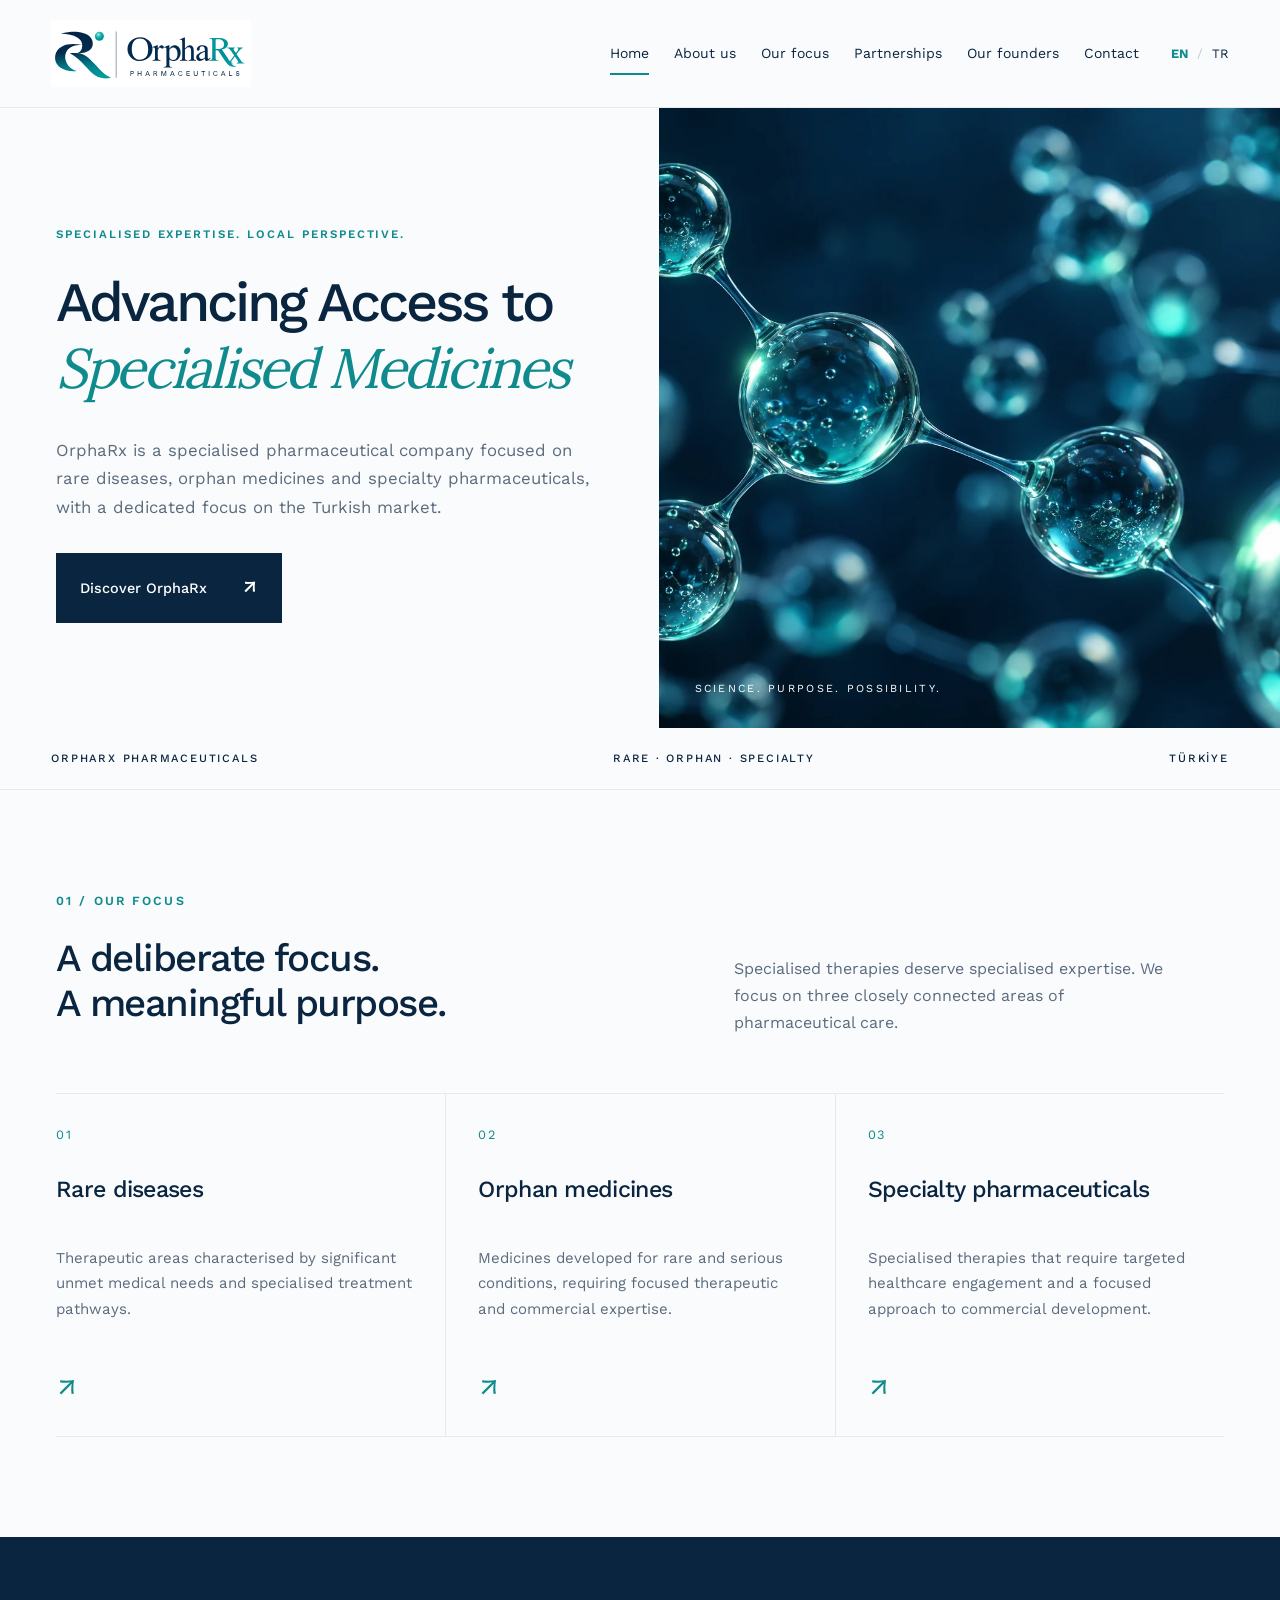
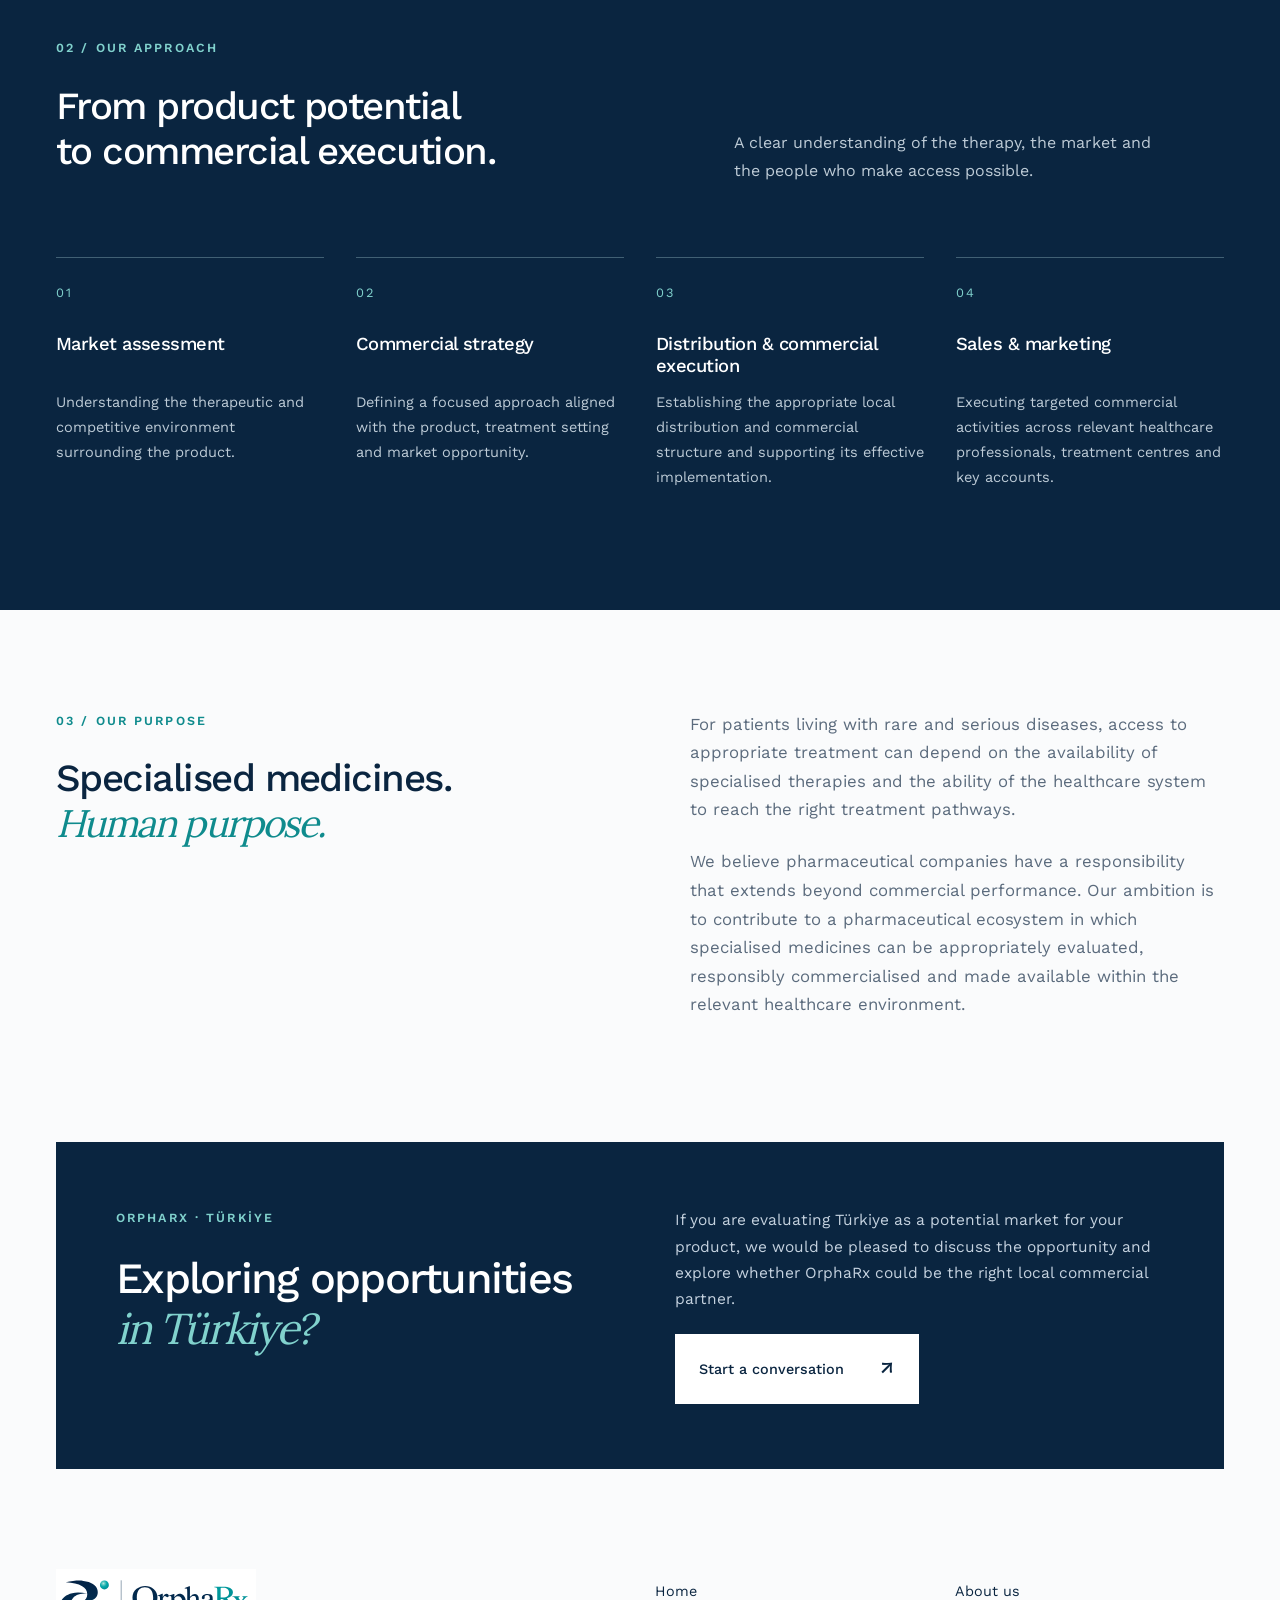
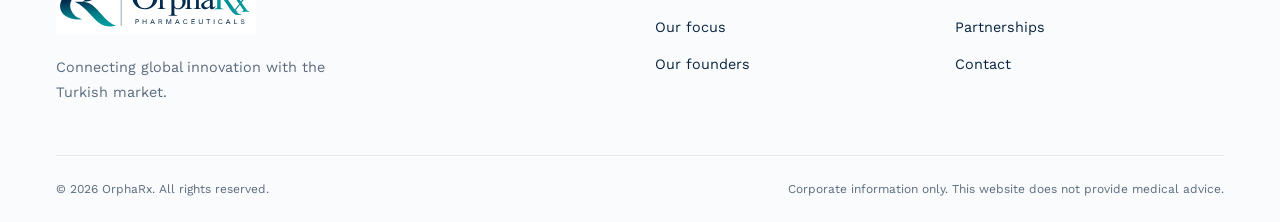
==== index.html @ 16bfa365 "Build bilingual OrphaRx corporate website" ====
<!doctype html><html lang="en"><head><meta charset="utf-8"><meta name="viewport" content="width=device-width, initial-scale=1"><title>OrphaRx | Specialised medicines in Türkiye</title><meta name="description" content="OrphaRx is a specialised pharmaceutical company focused on rare diseases, orphan medicines and specialty pharmaceuticals, with a dedicated focus on the Turkish market."><meta name="theme-color" content="#0A2540"><link rel="stylesheet" href="styles.css?v=phone-flags-3"><link rel="alternate" hreflang="tr" href="tr/index.html"><script src="assets/libphonenumber-max.js" defer></script><script src="phone.js?v=phone-flags-3" defer></script><script src="app.js?v=phone-flags-3" defer></script></head><body><a class="skip" href="#main">Skip to content</a><header class="site-header"><a class="brand" href="index.html" aria-label="OrphaRx — Home"><img src="assets/logo.svg" width="2048" height="682" alt="OrphaRx Pharmaceuticals"></a><button class="menu-toggle" aria-expanded="false" aria-controls="main-nav">Menu <span aria-hidden="true">☰</span></button><nav id="main-nav" aria-label="Main navigation"><a href="index.html" aria-current="page">Home</a><a href="about.html">About us</a><a href="focus.html">Our focus</a><a href="partnerships.html">Partnerships</a><a href="founders.html">Our founders</a><a href="contact.html">Contact</a></nav><div class="languages" aria-label="Language"><a href="index.html" lang="en" aria-current="true">EN</a><span>/</span><a href="tr/index.html" lang="tr">TR</a></div></header><main id="main"><section class="hero"><div class="hero-copy"><span class="eyebrow">SPECIALISED EXPERTISE. LOCAL PERSPECTIVE.</span><h1>Advancing Access to<br><em>Specialised Medicines</em></h1><p>OrphaRx is a specialised pharmaceutical company focused on rare diseases, orphan medicines and specialty pharmaceuticals, with a dedicated focus on the Turkish market.</p><a class="button" href="about.html">Discover OrphaRx<span aria-hidden="true">↗</span></a></div><div class="hero-art"><img src="assets/science.webp" alt="" fetchpriority="high" width="1536" height="1024"><div class="image-caption">SCIENCE. PURPOSE. POSSIBILITY.</div></div></section>
<div class="discipline-strip"><span>ORPHARX PHARMACEUTICALS</span><span>RARE · ORPHAN · SPECIALTY</span><span>TÜRKİYE</span></div>
<section class="wrap section"><div class="section-heading"><span class="eyebrow">01 / Our focus</span><h2>A deliberate focus.<br>A meaningful purpose.</h2><p>Specialised therapies deserve specialised expertise. We focus on three closely connected areas of pharmaceutical care.</p></div><div class="focus-grid"><a class="focus-card" href="focus.html#area-0"><span class="index">01</span><h3>Rare diseases</h3><p>Therapeutic areas characterised by significant unmet medical needs and specialised treatment pathways.</p><span class="card-arrow" aria-hidden="true">↗</span></a><a class="focus-card" href="focus.html#area-1"><span class="index">02</span><h3>Orphan medicines</h3><p>Medicines developed for rare and serious conditions, requiring focused therapeutic and commercial expertise.</p><span class="card-arrow" aria-hidden="true">↗</span></a><a class="focus-card" href="focus.html#area-2"><span class="index">03</span><h3>Specialty pharmaceuticals</h3><p>Specialised therapies that require targeted healthcare engagement and a focused approach to commercial development.</p><span class="card-arrow" aria-hidden="true">↗</span></a></div></section>
<section class="approach"><div class="wrap section"><div class="section-heading"><span class="eyebrow">02 / Our approach</span><h2>From product potential<br>to commercial execution.</h2><p>A clear understanding of the therapy, the market and the people who make access possible.</p></div><div class="steps"><article><span class="index">01</span><h3>Market assessment</h3><p>Understanding the therapeutic and competitive environment surrounding the product.</p></article><article><span class="index">02</span><h3>Commercial strategy</h3><p>Defining a focused approach aligned with the product, treatment setting and market opportunity.</p></article><article><span class="index">03</span><h3>Distribution & commercial execution</h3><p>Establishing the appropriate local distribution and commercial structure and supporting its effective implementation.</p></article><article><span class="index">04</span><h3>Sales & marketing</h3><p>Executing targeted commercial activities across relevant healthcare professionals, treatment centres and key accounts.</p></article></div></div></section>
<section class="wrap section purpose"><div><span class="eyebrow">03 / Our purpose</span><h2>Specialised medicines.<br><em>Human purpose.</em></h2></div><div><p>For patients living with rare and serious diseases, access to appropriate treatment can depend on the availability of specialised therapies and the ability of the healthcare system to reach the right treatment pathways.</p><p>We believe pharmaceutical companies have a responsibility that extends beyond commercial performance. Our ambition is to contribute to a pharmaceutical ecosystem in which specialised medicines can be appropriately evaluated, responsibly commercialised and made available within the relevant healthcare environment.</p></div></section><section class="cta wrap"><div><span class="eyebrow">ORPHARX · TÜRKİYE</span><h2>Exploring opportunities<br><em>in Türkiye?</em></h2></div><div><p>If you are evaluating Türkiye as a potential market for your product, we would be pleased to discuss the opportunity and explore whether OrphaRx could be the right local commercial partner.</p><a class="button light" href="contact.html">Start a conversation<span aria-hidden="true">↗</span></a></div></section></main><footer class="site-footer wrap"><div><a class="brand" href="index.html"><img src="assets/logo.svg" width="2048" height="682" alt="OrphaRx Pharmaceuticals"></a><p>Connecting global innovation with the Turkish market.</p></div><div class="footer-links"><a href="index.html" aria-current="page">Home</a><a href="about.html">About us</a><a href="focus.html">Our focus</a><a href="partnerships.html">Partnerships</a><a href="founders.html">Our founders</a><a href="contact.html">Contact</a></div><div class="footer-bottom"><span>© 2026 OrphaRx. All rights reserved.</span><span>Corporate information only. This website does not provide medical advice.</span></div></footer><script type="application/json" id="site-config">{"sent": "Your enquiry has been accepted for delivery. Thank you for contacting OrphaRx.", "error": "Your message could not be sent. Your entries are preserved. Please use the email option below.", "sending": "Sending…", "submit": "Submit enquiry", "draftStatus": "An email draft was requested in your email application. Your message has not been sent automatically.", "formStatus": "Automatic delivery is not active in this preview. You can prepare an email using the button below.", "deliveryEnabled": false}</script></body></html>
---- styles.css ----
@font-face{font-family:Work Sans;src:url('assets/fonts/WorkSans.ttf') format('truetype');font-weight:100 900;font-display:swap}@font-face{font-family:Lora;src:url('assets/fonts/Lora.ttf') format('truetype');font-weight:400 700;font-display:swap}
:root{--navy:#0a2540;--teal:#0f8b8d;--slate:#5b6b7d;--paper:#fafbfc;--line:#e6e9ef;--mint:#6bc480}*{box-sizing:border-box}html{scroll-behavior:smooth;scroll-padding-top:110px}body{margin:0;background:var(--paper);color:var(--navy);font-family:'Work Sans',Arial,sans-serif;font-size:16px;line-height:1.7}a{color:inherit;text-decoration:none}button,input,textarea,select{font:inherit}button,a,input,select,textarea{-webkit-tap-highlight-color:transparent}button{cursor:pointer}a:focus-visible,button:focus-visible,summary:focus-visible{outline:3px solid var(--teal);outline-offset:5px}p{color:var(--slate);margin:0 0 1.4em}h1,h2,h3{line-height:1.17;font-weight:500;margin:0 0 .6em}h1{font-size:clamp(2.75rem,4.6vw,4.8rem);letter-spacing:-.055em}h2{font-size:clamp(2rem,3vw,3.2rem);letter-spacing:-.04em}h3{font-size:1.45rem;letter-spacing:-.03em}em{font-family:Lora,Georgia,serif;font-weight:400;color:var(--teal);letter-spacing:-.05em}img{max-width:100%;height:auto;display:block}.wrap{width:min(1280px,calc(100% - 112px));margin-inline:auto}.section{padding-block:100px}.eyebrow{text-transform:uppercase;display:block;font-size:.78rem;letter-spacing:.17em;font-weight:600;margin-bottom:25px;color:var(--teal)}.site-header{height:108px;padding:0 4%;display:flex;align-items:center;gap:32px;background:rgba(250,251,252,.97);position:relative;z-index:20;border-bottom:1px solid var(--line)}.brand{display:block;width:200px;flex-shrink:0}.site-header nav{margin-left:auto;display:flex;gap:25px;align-items:center}.site-header nav a{font-size:.875rem;white-space:nowrap;padding:12px 0;position:relative}.site-header nav a[aria-current=page]:after{content:'';height:2px;position:absolute;bottom:2px;left:0;right:0;background:var(--teal)}.site-header nav a:hover,.footer-links a:hover{color:var(--teal)}.languages{display:flex;gap:9px;font-size:.8rem;align-items:center}.languages span{color:#bcc5ce}.languages a{padding:8px 0}.languages a[aria-current=true]{color:var(--teal);font-weight:700}.menu-toggle{display:none}.hero{display:grid;grid-template-columns:1.06fr 1fr;min-height:620px}.hero-copy{padding:90px 35px 78px max(56px,calc((100vw - 1280px)/2));align-self:center}.hero-copy .eyebrow{font-size:.72rem}.hero-copy h1{font-size:clamp(2.9rem,4.35vw,4.6rem)}.hero-copy p{max-width:550px;font-size:1.05rem;margin-top:28px;margin-bottom:32px}.hero-art{background:var(--navy);position:relative;overflow:hidden;min-height:560px}.hero-art img{height:100%;width:100%;object-fit:cover;position:absolute;inset:0}.image-caption{position:absolute;bottom:30px;left:36px;color:#fff;font-size:.68rem;letter-spacing:.21em}.button{display:inline-flex;align-items:center;justify-content:space-between;gap:35px;background:var(--navy);color:#fff;border:1px solid var(--navy);padding:16px 23px;font-weight:500;font-size:.9rem;transition:background .2s,transform .2s}.button:hover{background:var(--teal);border-color:var(--teal);transform:translateY(-2px)}.button span{font-size:1.3rem}.button.light{background:#fff;color:var(--navy);border-color:#fff}.button.light:hover{background:#d9f1ed}.discipline-strip{display:flex;justify-content:space-between;gap:20px;padding:21px 4%;border-bottom:1px solid var(--line);font-size:.7rem;font-weight:500;letter-spacing:.16em}.section-heading{display:grid;grid-template-columns:1.2fr 1fr;column-gap:90px;margin-bottom:44px}.section-heading .eyebrow{grid-column:1/-1}.section-heading p{align-self:end;max-width:430px;margin-bottom:.8em}.focus-grid{display:grid;grid-template-columns:repeat(3,1fr);border-top:1px solid var(--line);border-bottom:1px solid var(--line)}.focus-card{padding:30px 32px 25px 0;position:relative;transition:background .2s}.focus-card+.focus-card{padding-left:32px;border-left:1px solid var(--line)}.focus-card:hover{background:#f0f6f7}.index{font-size:.8rem;letter-spacing:.12em;color:var(--teal);display:block;margin-bottom:30px}.focus-card h3{min-height:56px}.focus-card p{font-size:.94rem;margin-bottom:40px}.card-arrow{display:block;font-size:1.8rem;color:var(--teal)}.approach{background:var(--navy);color:#fff}.approach .eyebrow,.approach .index{color:#81d2cd}.approach p{color:#bdcbd6}.steps{display:grid;grid-template-columns:repeat(4,1fr);gap:32px;margin-top:60px}.steps article{border-top:1px solid #416074;padding-top:24px}.steps h3{font-size:1.15rem;min-height:46px}.steps p{font-size:.91rem}.purpose,.split{display:grid;grid-template-columns:1fr 1fr;gap:100px}.purpose p{font-size:1.05rem}.cta{background:var(--navy);color:white;padding:65px 60px;display:grid;grid-template-columns:1fr 1fr;gap:70px;margin-bottom:60px}.cta .eyebrow{color:#81d2cd}.cta em{color:#81d2cd}.cta p{color:#c5d2df;font-size:.97rem}.cta h2{font-size:2.7rem}.site-footer{padding-top:40px;display:grid;grid-template-columns:1fr 1fr;gap:30px}.site-footer p{max-width:300px;font-size:.9rem;margin-top:20px}.footer-links{display:grid;grid-template-columns:1fr 1fr;align-content:start;gap:12px 30px;font-size:.9rem;padding-top:10px}.footer-bottom{grid-column:1/-1;display:flex;justify-content:space-between;gap:25px;border-top:1px solid var(--line);padding:23px 0;font-size:.75rem;color:var(--slate)}.page-head{padding-block:90px 70px;border-bottom:1px solid var(--line)}.page-head h1{max-width:1000px}.lead{max-width:760px;font-size:1.12rem;margin:28px 0 0}.soft{background:#edf2f5}.expertise{display:grid;grid-template-columns:1fr 1fr;column-gap:70px;margin-top:45px}.expertise>div{padding:19px 0;border-bottom:1px solid #ced9df}.expertise span{color:var(--teal);font-size:.8rem;margin-right:25px}.focus-detail{display:grid;grid-template-columns:150px 1fr;border-bottom:1px solid var(--line);padding:45px 0;scroll-margin-top:50px}.focus-detail:first-child{padding-top:0}.focus-detail p{max-width:820px;font-size:1.05rem}.focus-detail .index{font-family:Lora,Georgia,serif;font-size:2.5rem}.rows{padding-bottom:90px}.detail-row{display:grid;grid-template-columns:70px 1fr 1.25fr;gap:25px;border-top:1px solid var(--line);padding:25px 0 10px}.detail-row h3{font-size:1.3rem}.op-grid{display:grid;grid-template-columns:1fr 1fr;gap:50px 80px;margin-top:55px}.op-grid article{border-top:1px solid #c9d5dc;padding-top:25px}.look-list{padding-left:20px;margin-top:0}.look-list li{padding-bottom:14px}.founder{display:grid;grid-template-columns:1fr 1.4fr;gap:90px;border-top:1px solid var(--line);padding:50px 0}.founder h2{font-size:2.3rem}.founder .index{margin-bottom:20px}.bio-lead{font-size:1.15rem;color:var(--navy)}details summary{cursor:pointer;display:flex;justify-content:space-between;align-items:center;list-style:none;color:var(--teal);font-size:.9rem;padding:12px 0;border-bottom:1px solid var(--line);margin-bottom:22px}summary::-webkit-details-marker{display:none}summary span{font-size:1.6rem}details[open] summary span{transform:rotate(45deg)}.contact-layout{display:grid;grid-template-columns:.85fr 1.15fr;gap:90px}.contact-copy h1{font-size:clamp(2.8rem,4.5vw,4.5rem)}.contact-copy p{font-size:.98rem}.email-link{color:var(--teal);font-size:1.05rem;display:inline-block;margin-top:20px;overflow-wrap:anywhere}.form-grid{display:grid;grid-template-columns:1fr 1fr;gap:23px}.field label{font-size:.88rem;display:block;margin-bottom:8px}.field label span{color:var(--slate);font-size:.75rem}.field input,.field textarea,.field select{width:100%;min-width:0;background:#fff;border:1px solid #c5cfd8;border-radius:0;padding:11px 12px;color:var(--navy);outline-offset:3px}.field input:focus,.field textarea:focus,.field select:focus{outline:2px solid var(--teal);border-color:var(--teal)}.field textarea{resize:vertical}.field.full{grid-column:1/-1}.form-note{font-size:.8rem;margin:18px 0}.trap{position:absolute;left:-9999px}.text-button{background:transparent;border:0;border-bottom:1px solid var(--teal);padding:4px 0;color:var(--teal);font-size:.86rem;text-align:left}#form-status{font-size:.84rem;margin:20px 0 8px}.skip{position:fixed;top:-100px;left:20px;padding:12px;background:#fff;z-index:100}.skip:focus{top:10px}
@media(min-width:1600px){.hero{max-width:1600px;margin:auto}.hero-copy{padding-left:100px}}@media(max-width:1150px){.site-header{gap:20px}.brand{width:175px}.site-header nav{gap:16px}.site-header nav a{font-size:.8rem}.wrap{width:calc(100% - 72px)}.hero-copy{padding-left:36px}.section{padding-block:75px}.contact-layout{gap:45px}.cta{gap:40px;padding:50px 40px}.cta h2{font-size:2.3rem}.purpose,.split{gap:55px}}@media(max-width:950px){.site-header{height:88px;flex-wrap:wrap;gap:20px}.menu-toggle{display:block;margin-left:auto;background:none;border:0;color:var(--navy);font-size:.9rem}.menu-toggle span{margin-left:8px}.site-header nav{display:none;position:absolute;left:0;right:0;top:88px;background:var(--paper);padding:20px 6%;box-shadow:0 10px 20px #0a254012}.site-header nav.open{display:flex;flex-direction:column;align-items:stretch;gap:3px}.site-header nav a{font-size:1rem}.hero{min-height:0;grid-template-columns:1.1fr 1fr}.hero-copy{padding-block:65px}.hero-copy h1{font-size:3rem}.hero-art{min-height:500px}.section-heading{gap:35px}.steps{grid-template-columns:1fr 1fr}.contact-layout{grid-template-columns:1fr}.contact-copy{max-width:700px}.contact-copy h1{font-size:3.8rem}.founder{gap:40px}}@media(max-width:650px){body{font-size:16px}.wrap{width:calc(100% - 40px)}.site-header{padding-inline:20px;gap:18px}.brand{width:155px}.languages{gap:6px}.menu-toggle{font-size:0}.menu-toggle span{font-size:1.35rem}.hero{display:flex;flex-direction:column}.hero-copy{padding:48px 20px 45px}.hero-copy h1{font-size:clamp(2.7rem,10.5vw,3.4rem)}.hero-copy p{font-size:1rem}.hero-copy .eyebrow{font-size:.64rem;letter-spacing:.1em}.hero-art{min-height:300px;height:300px}.hero-art img{object-position:center 45%}.image-caption{left:22px;bottom:20px}.discipline-strip{padding:18px 20px;font-size:.6rem;letter-spacing:.09em}.discipline-strip span:first-child{display:none}.section{padding-block:60px}.section-heading,.purpose,.split,.cta,.founder{grid-template-columns:1fr;gap:22px}.section-heading .eyebrow{margin-bottom:0}.section-heading h2{margin-bottom:0}.section-heading p{margin:0}.focus-grid{grid-template-columns:1fr}.focus-card,.focus-card+.focus-card{padding:25px 0;border-left:0;border-bottom:1px solid var(--line)}.focus-card:last-child{border-bottom:0}.focus-card .index{margin-bottom:14px}.focus-card h3{min-height:0}.focus-card p{margin:0 35px 15px 0}.card-arrow{position:absolute;right:0;bottom:18px}.steps{grid-template-columns:1fr;gap:15px;margin-top:35px}.steps .index{margin-bottom:15px}.steps h3{min-height:0}.cta{padding:36px 25px;margin-bottom:30px}.cta h2{font-size:2.1rem}.cta p{font-size:.95rem}.site-footer{grid-template-columns:1fr;padding-top:25px}.footer-links{gap:12px}.footer-bottom{flex-direction:column;gap:10px}.page-head{padding-block:55px 40px}.page-head h1{font-size:2.65rem}.lead{font-size:1.03rem}.expertise{grid-template-columns:1fr;margin-top:30px}.focus-detail{grid-template-columns:1fr;gap:5px;padding-block:32px}.focus-detail .index{font-size:1.8rem;margin-bottom:10px}.detail-row{grid-template-columns:35px 1fr;gap:8px}.detail-row p{grid-column:2}.detail-row .index{margin-bottom:0}.detail-row h3{font-size:1.15rem}.op-grid{grid-template-columns:1fr;gap:25px}.rows{padding-bottom:45px}.founder{padding-block:35px}.founder h2{font-size:2rem}.founder-name .eyebrow{margin-bottom:0}.contact-copy h1{font-size:3rem}.form-grid{grid-template-columns:1fr;gap:18px}.form-note{font-size:.85rem}.button{min-height:52px}}@media(prefers-reduced-motion:reduce){html{scroll-behavior:auto}*{transition:none!important}}

.phone-country-label{margin-top:4px}.field #phone-country{margin-bottom:10px}.field #phone-hint,.field #phone-error{display:block;font-size:.8rem;line-height:1.5;margin-top:7px}.field #phone-hint{color:var(--slate)}.field #phone-error{color:#a32121}.field input[aria-invalid="true"]{border-color:#a32121}

.phone-control{position:relative;display:flex;align-items:stretch;background:#fff;border:1px solid #c5cfd8}.field .phone-control input{flex:1;width:0;border:0;background:transparent}.phone-control:focus-within{outline:2px solid var(--teal);outline-offset:3px}.field .phone-control input:focus{outline:0}.country-picker{position:static;flex:none;border-right:1px solid var(--line)}.country-picker summary{margin:0;padding:11px 10px;gap:7px;height:100%;border:0;color:var(--navy);font-size:.9rem}.country-picker summary span{font-size:.9rem}.country-picker[open] summary span{transform:none}.country-picker img{width:24px;height:18px;object-fit:cover;flex-shrink:0}.country-options{position:absolute;z-index:30;top:calc(100% + 5px);left:0;right:0;max-height:260px;overflow-y:auto;background:#fff;border:1px solid #c5cfd8;box-shadow:0 10px 25px #0a254022}.country-options button{display:flex;align-items:center;gap:10px;width:100%;text-align:left;border:0;background:#fff;padding:12px;color:var(--navy);font-size:.875rem}.country-options button:hover,.country-options button:focus-visible,.country-options button[aria-pressed=true]{background:#edf5f5}.country-options button:focus-visible{outline:2px solid var(--teal);outline-offset:-2px}.phone-control select[hidden]{display:none}

/* Unified phone field: country flag selector followed by the number. */
.field .phone-control{display:flex;width:100%;min-height:52px;border-radius:4px;isolation:isolate}.field .country-picker{width:116px;min-width:116px;background:#f0f5f7;border-radius:4px 0 0 4px}.field .country-picker summary{display:flex;justify-content:space-between;padding:12px 10px;min-height:50px;cursor:pointer}.field .country-picker summary img{display:block;width:26px;height:20px}.field .phone-control #phone{display:block;flex:1;min-width:0;padding:12px 14px;font-size:1rem;border-radius:0 4px 4px 0}.field .country-options{min-width:100%;max-height:240px}.field .country-options button{min-height:44px}.field .country-picker[open]{z-index:40}
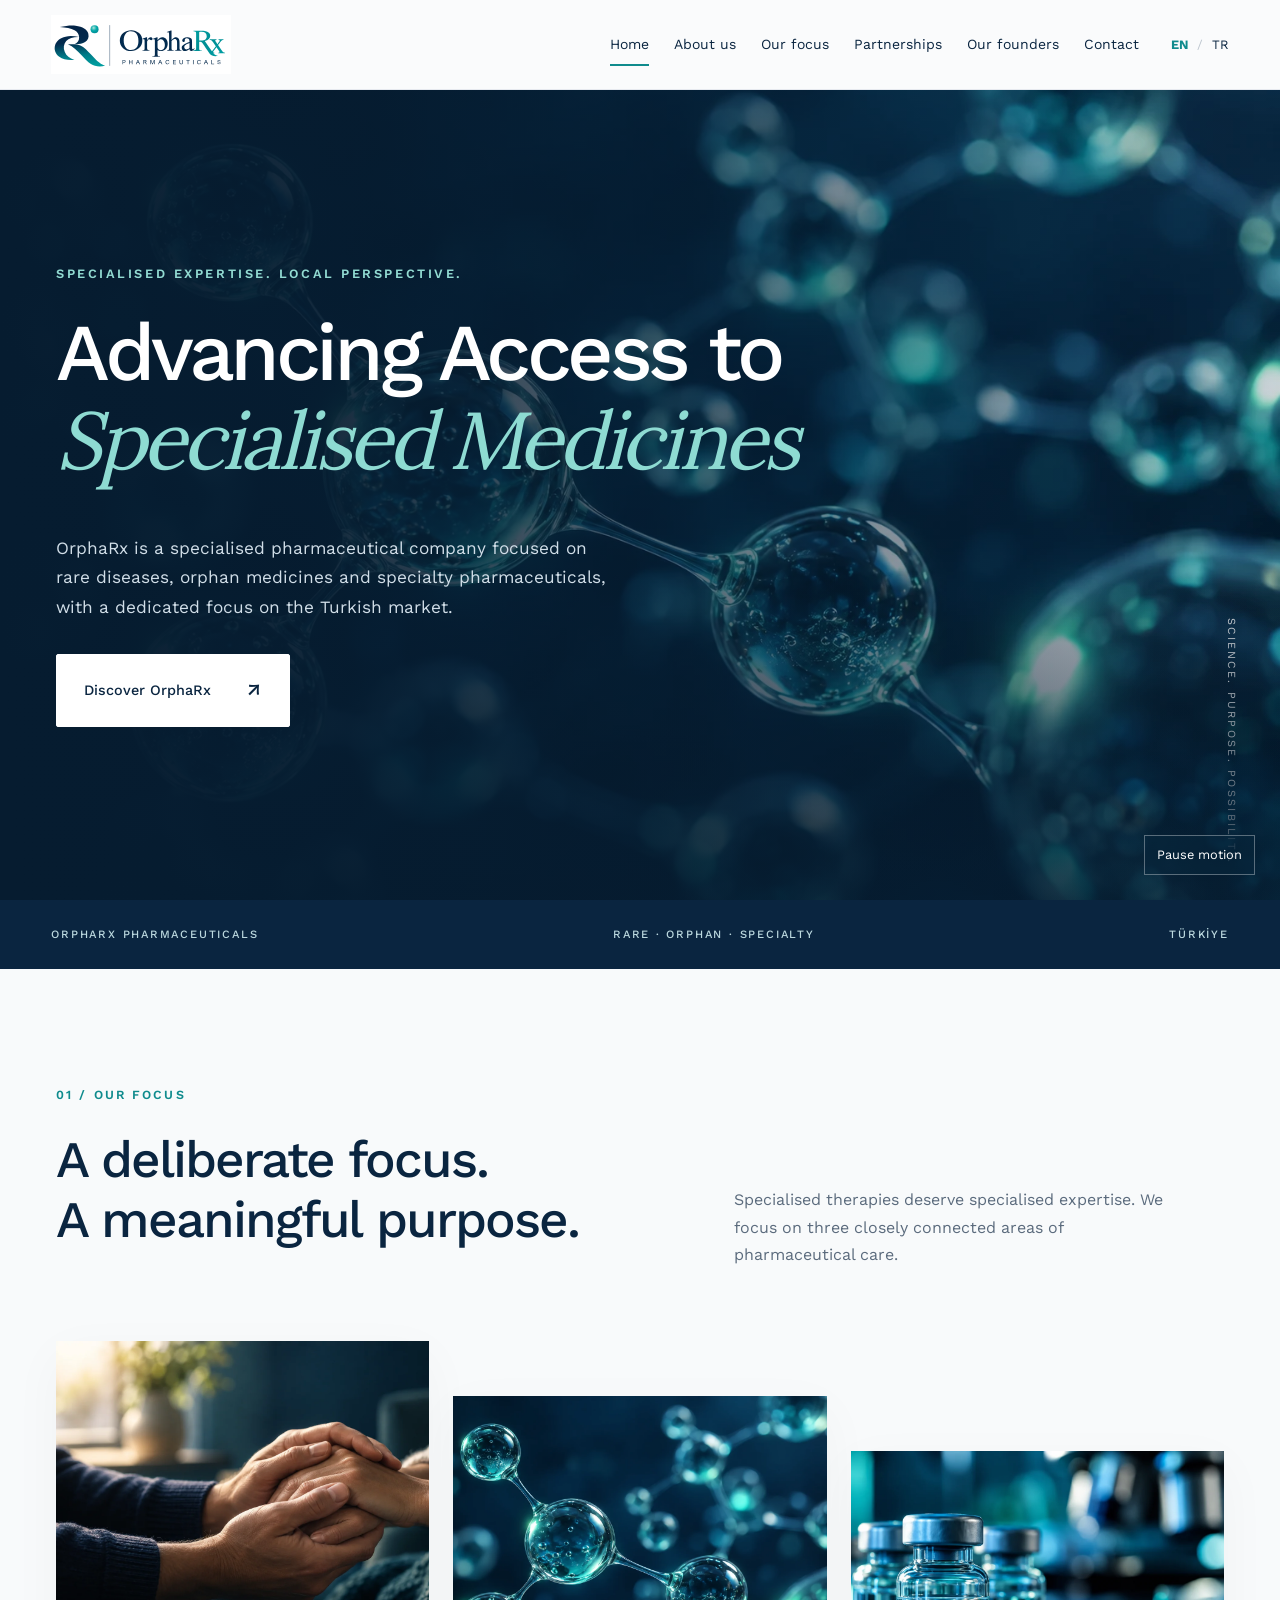
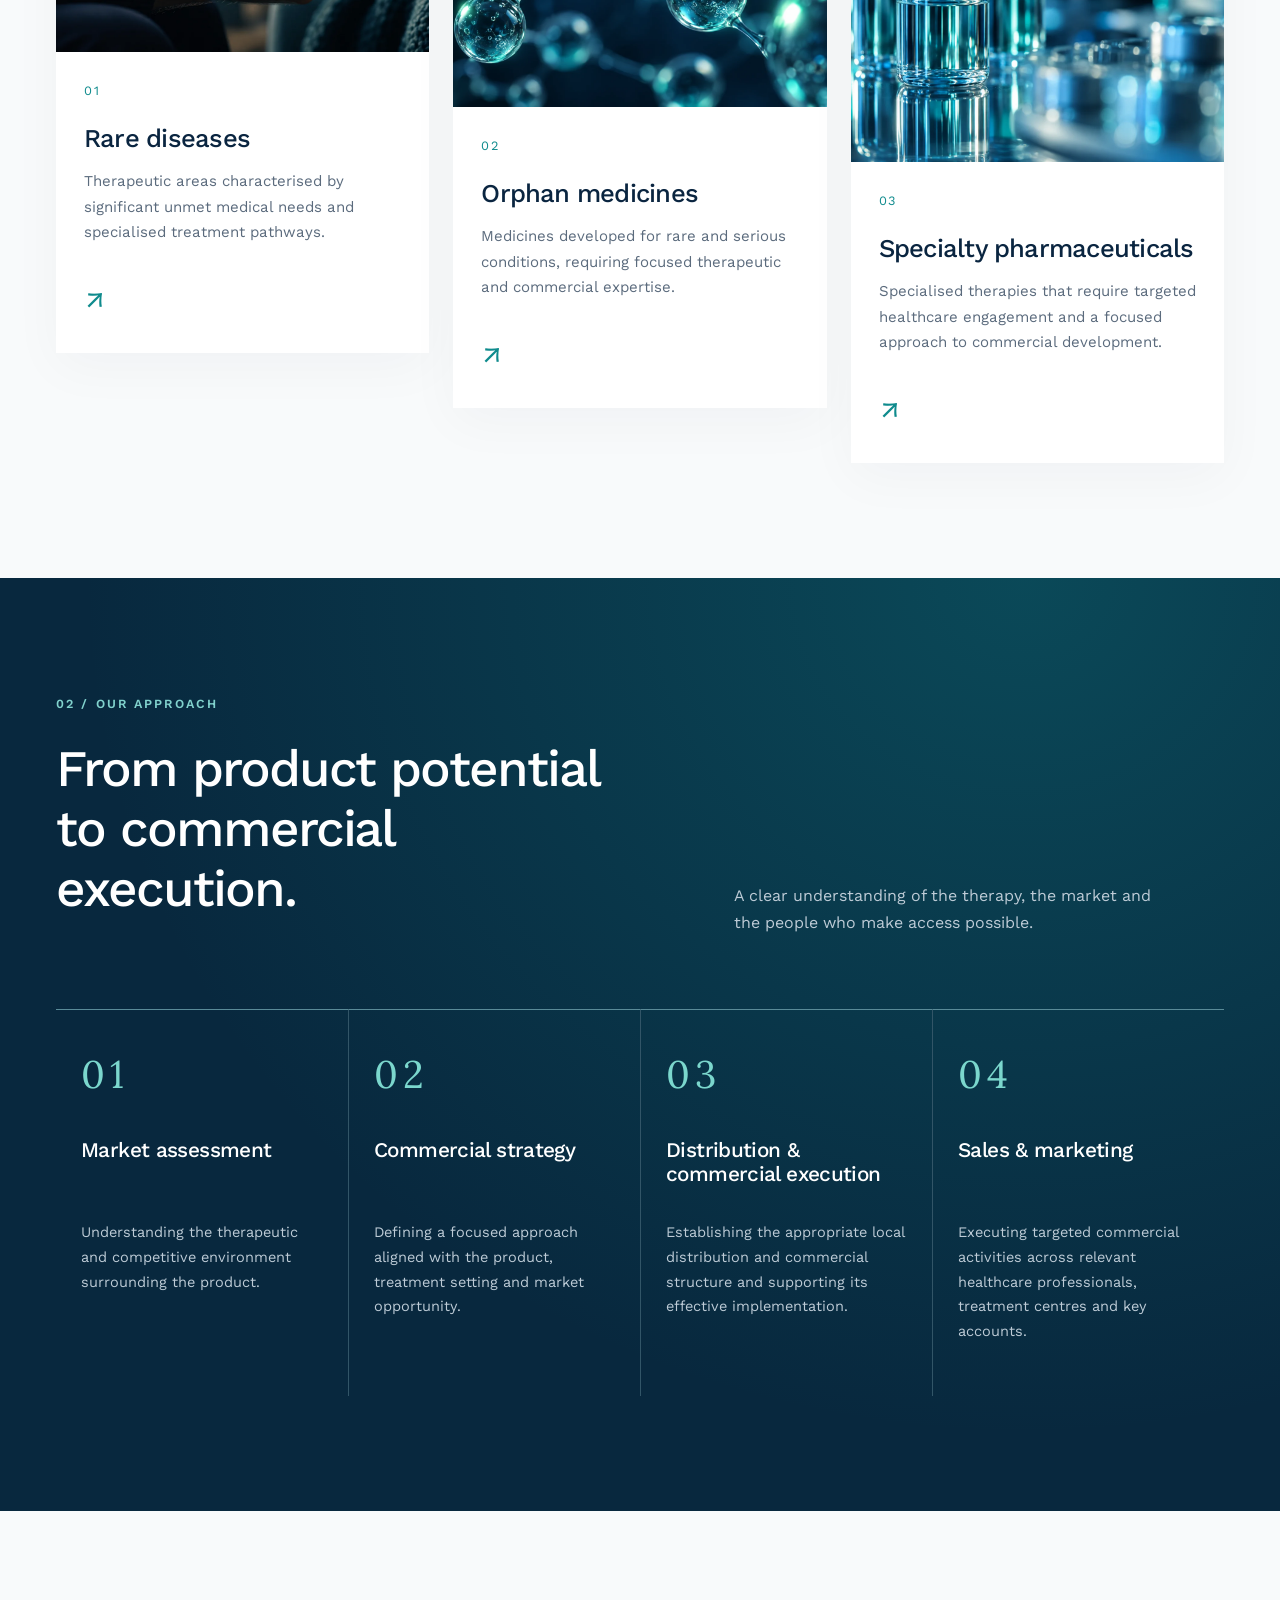
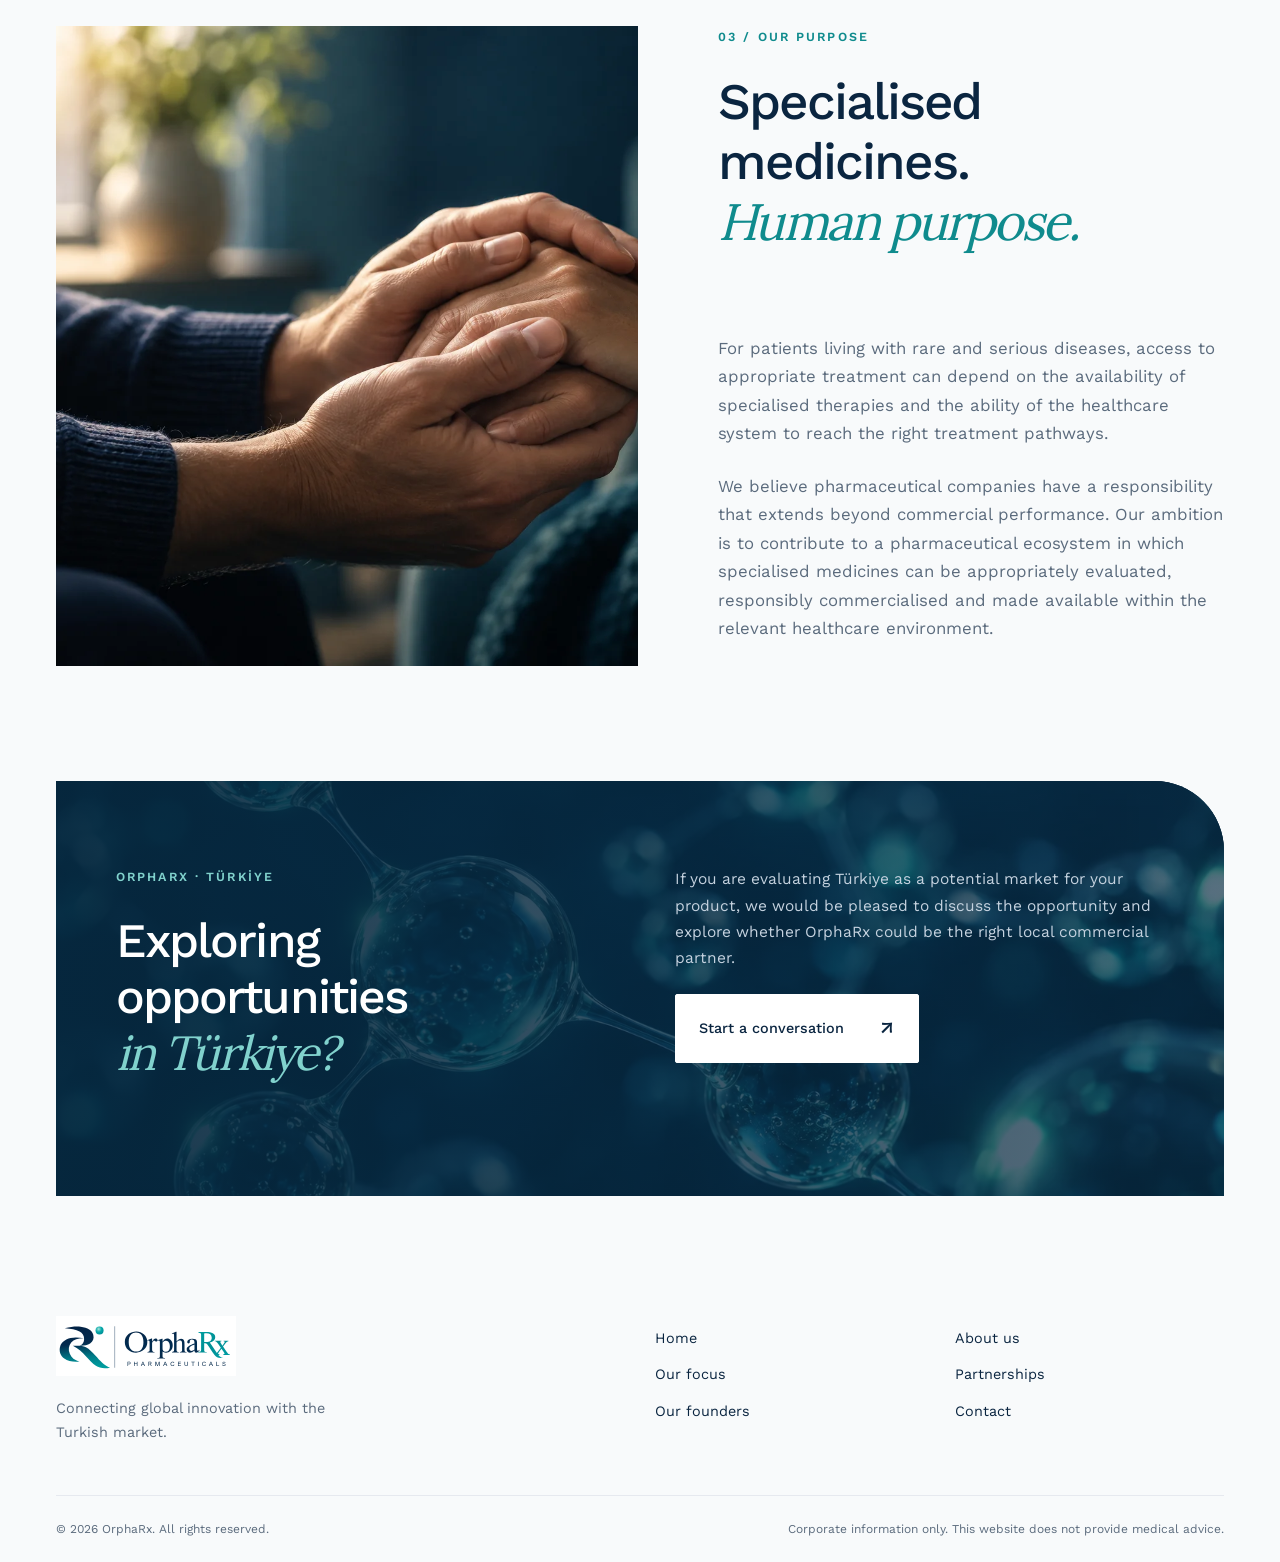
==== commit 79215778: "Redesign site with cinematic imagery and accessible motion" ====
--- a/index.html
+++ b/index.html
@@ -1,5 +1,5 @@
-<!doctype html><html lang="en"><head><meta charset="utf-8"><meta name="viewport" content="width=device-width, initial-scale=1"><title>OrphaRx | Specialised medicines in Türkiye</title><meta name="description" content="OrphaRx is a specialised pharmaceutical company focused on rare diseases, orphan medicines and specialty pharmaceuticals, with a dedicated focus on the Turkish market."><meta name="theme-color" content="#0A2540"><link rel="stylesheet" href="styles.css?v=phone-flags-3"><link rel="alternate" hreflang="tr" href="tr/index.html"><script src="assets/libphonenumber-max.js" defer></script><script src="phone.js?v=phone-flags-3" defer></script><script src="app.js?v=phone-flags-3" defer></script></head><body><a class="skip" href="#main">Skip to content</a><header class="site-header"><a class="brand" href="index.html" aria-label="OrphaRx — Home"><img src="assets/logo.svg" width="2048" height="682" alt="OrphaRx Pharmaceuticals"></a><button class="menu-toggle" aria-expanded="false" aria-controls="main-nav">Menu <span aria-hidden="true">☰</span></button><nav id="main-nav" aria-label="Main navigation"><a href="index.html" aria-current="page">Home</a><a href="about.html">About us</a><a href="focus.html">Our focus</a><a href="partnerships.html">Partnerships</a><a href="founders.html">Our founders</a><a href="contact.html">Contact</a></nav><div class="languages" aria-label="Language"><a href="index.html" lang="en" aria-current="true">EN</a><span>/</span><a href="tr/index.html" lang="tr">TR</a></div></header><main id="main"><section class="hero"><div class="hero-copy"><span class="eyebrow">SPECIALISED EXPERTISE. LOCAL PERSPECTIVE.</span><h1>Advancing Access to<br><em>Specialised Medicines</em></h1><p>OrphaRx is a specialised pharmaceutical company focused on rare diseases, orphan medicines and specialty pharmaceuticals, with a dedicated focus on the Turkish market.</p><a class="button" href="about.html">Discover OrphaRx<span aria-hidden="true">↗</span></a></div><div class="hero-art"><img src="assets/science.webp" alt="" fetchpriority="high" width="1536" height="1024"><div class="image-caption">SCIENCE. PURPOSE. POSSIBILITY.</div></div></section>
+<!doctype html><html lang="en"><head><meta charset="utf-8"><meta name="viewport" content="width=device-width, initial-scale=1"><title>OrphaRx | Specialised medicines in Türkiye</title><meta name="description" content="OrphaRx is a specialised pharmaceutical company focused on rare diseases, orphan medicines and specialty pharmaceuticals, with a dedicated focus on the Turkish market."><meta name="theme-color" content="#0A2540"><link rel="stylesheet" href="styles.css?v=visual-4"><link rel="stylesheet" href="visual.css?v=visual-4"><link rel="alternate" hreflang="tr" href="tr/index.html"><script src="assets/libphonenumber-max.js" defer></script><script src="phone.js?v=visual-4" defer></script><script src="app.js?v=visual-4" defer></script><script src="motion.js?v=visual-4" defer></script></head><body class="page-index"><a class="skip" href="#main">Skip to content</a><header class="site-header"><a class="brand" href="index.html" aria-label="OrphaRx — Home"><img src="assets/logo.svg" width="2048" height="682" alt="OrphaRx Pharmaceuticals"></a><button class="menu-toggle" aria-expanded="false" aria-controls="main-nav">Menu <span aria-hidden="true">☰</span></button><nav id="main-nav" aria-label="Main navigation"><a href="index.html" aria-current="page">Home</a><a href="about.html">About us</a><a href="focus.html">Our focus</a><a href="partnerships.html">Partnerships</a><a href="founders.html">Our founders</a><a href="contact.html">Contact</a></nav><div class="languages" aria-label="Language"><a href="index.html" lang="en" aria-current="true">EN</a><span>/</span><a href="tr/index.html" lang="tr">TR</a></div></header><main id="main"><section class="hero"><div class="hero-shade"></div><div class="hero-copy"><span class="eyebrow">SPECIALISED EXPERTISE. LOCAL PERSPECTIVE.</span><h1>Advancing Access to<br><em>Specialised Medicines</em></h1><p>OrphaRx is a specialised pharmaceutical company focused on rare diseases, orphan medicines and specialty pharmaceuticals, with a dedicated focus on the Turkish market.</p><a class="button" href="about.html">Discover OrphaRx<span aria-hidden="true">↗</span></a></div><div class="hero-art"><img src="assets/science.webp" alt="" fetchpriority="high" width="1536" height="1024"><div class="image-caption">SCIENCE. PURPOSE. POSSIBILITY.</div></div></section>
 <div class="discipline-strip"><span>ORPHARX PHARMACEUTICALS</span><span>RARE · ORPHAN · SPECIALTY</span><span>TÜRKİYE</span></div>
-<section class="wrap section"><div class="section-heading"><span class="eyebrow">01 / Our focus</span><h2>A deliberate focus.<br>A meaningful purpose.</h2><p>Specialised therapies deserve specialised expertise. We focus on three closely connected areas of pharmaceutical care.</p></div><div class="focus-grid"><a class="focus-card" href="focus.html#area-0"><span class="index">01</span><h3>Rare diseases</h3><p>Therapeutic areas characterised by significant unmet medical needs and specialised treatment pathways.</p><span class="card-arrow" aria-hidden="true">↗</span></a><a class="focus-card" href="focus.html#area-1"><span class="index">02</span><h3>Orphan medicines</h3><p>Medicines developed for rare and serious conditions, requiring focused therapeutic and commercial expertise.</p><span class="card-arrow" aria-hidden="true">↗</span></a><a class="focus-card" href="focus.html#area-2"><span class="index">03</span><h3>Specialty pharmaceuticals</h3><p>Specialised therapies that require targeted healthcare engagement and a focused approach to commercial development.</p><span class="card-arrow" aria-hidden="true">↗</span></a></div></section>
+<section class="wrap section"><div class="section-heading"><span class="eyebrow">01 / Our focus</span><h2>A deliberate focus.<br>A meaningful purpose.</h2><p>Specialised therapies deserve specialised expertise. We focus on three closely connected areas of pharmaceutical care.</p></div><div class="focus-grid"><a class="focus-card" href="focus.html#area-0"><img class="focus-photo" src="assets/human.webp" alt="" loading="lazy" width="900" height="600"><div class="focus-card-copy"><span class="index">01</span><h3>Rare diseases</h3><p>Therapeutic areas characterised by significant unmet medical needs and specialised treatment pathways.</p><span class="card-arrow" aria-hidden="true">↗</span></div></a><a class="focus-card" href="focus.html#area-1"><img class="focus-photo" src="assets/science.webp" alt="" loading="lazy" width="900" height="600"><div class="focus-card-copy"><span class="index">02</span><h3>Orphan medicines</h3><p>Medicines developed for rare and serious conditions, requiring focused therapeutic and commercial expertise.</p><span class="card-arrow" aria-hidden="true">↗</span></div></a><a class="focus-card" href="focus.html#area-2"><img class="focus-photo" src="assets/research.webp" alt="" loading="lazy" width="900" height="600"><div class="focus-card-copy"><span class="index">03</span><h3>Specialty pharmaceuticals</h3><p>Specialised therapies that require targeted healthcare engagement and a focused approach to commercial development.</p><span class="card-arrow" aria-hidden="true">↗</span></div></a></div></section>
 <section class="approach"><div class="wrap section"><div class="section-heading"><span class="eyebrow">02 / Our approach</span><h2>From product potential<br>to commercial execution.</h2><p>A clear understanding of the therapy, the market and the people who make access possible.</p></div><div class="steps"><article><span class="index">01</span><h3>Market assessment</h3><p>Understanding the therapeutic and competitive environment surrounding the product.</p></article><article><span class="index">02</span><h3>Commercial strategy</h3><p>Defining a focused approach aligned with the product, treatment setting and market opportunity.</p></article><article><span class="index">03</span><h3>Distribution & commercial execution</h3><p>Establishing the appropriate local distribution and commercial structure and supporting its effective implementation.</p></article><article><span class="index">04</span><h3>Sales & marketing</h3><p>Executing targeted commercial activities across relevant healthcare professionals, treatment centres and key accounts.</p></article></div></div></section>
-<section class="wrap section purpose"><div><span class="eyebrow">03 / Our purpose</span><h2>Specialised medicines.<br><em>Human purpose.</em></h2></div><div><p>For patients living with rare and serious diseases, access to appropriate treatment can depend on the availability of specialised therapies and the ability of the healthcare system to reach the right treatment pathways.</p><p>We believe pharmaceutical companies have a responsibility that extends beyond commercial performance. Our ambition is to contribute to a pharmaceutical ecosystem in which specialised medicines can be appropriately evaluated, responsibly commercialised and made available within the relevant healthcare environment.</p></div></section><section class="cta wrap"><div><span class="eyebrow">ORPHARX · TÜRKİYE</span><h2>Exploring opportunities<br><em>in Türkiye?</em></h2></div><div><p>If you are evaluating Türkiye as a potential market for your product, we would be pleased to discuss the opportunity and explore whether OrphaRx could be the right local commercial partner.</p><a class="button light" href="contact.html">Start a conversation<span aria-hidden="true">↗</span></a></div></section></main><footer class="site-footer wrap"><div><a class="brand" href="index.html"><img src="assets/logo.svg" width="2048" height="682" alt="OrphaRx Pharmaceuticals"></a><p>Connecting global innovation with the Turkish market.</p></div><div class="footer-links"><a href="index.html" aria-current="page">Home</a><a href="about.html">About us</a><a href="focus.html">Our focus</a><a href="partnerships.html">Partnerships</a><a href="founders.html">Our founders</a><a href="contact.html">Contact</a></div><div class="footer-bottom"><span>© 2026 OrphaRx. All rights reserved.</span><span>Corporate information only. This website does not provide medical advice.</span></div></footer><script type="application/json" id="site-config">{"sent": "Your enquiry has been accepted for delivery. Thank you for contacting OrphaRx.", "error": "Your message could not be sent. Your entries are preserved. Please use the email option below.", "sending": "Sending…", "submit": "Submit enquiry", "draftStatus": "An email draft was requested in your email application. Your message has not been sent automatically.", "formStatus": "Automatic delivery is not active in this preview. You can prepare an email using the button below.", "deliveryEnabled": false}</script></body></html>+<section class="wrap section purpose"><figure class="purpose-photo"><img src="assets/human.webp" alt="" loading="lazy" width="1536" height="1024"></figure><div><span class="eyebrow">03 / Our purpose</span><h2>Specialised medicines.<br><em>Human purpose.</em></h2></div><div><p>For patients living with rare and serious diseases, access to appropriate treatment can depend on the availability of specialised therapies and the ability of the healthcare system to reach the right treatment pathways.</p><p>We believe pharmaceutical companies have a responsibility that extends beyond commercial performance. Our ambition is to contribute to a pharmaceutical ecosystem in which specialised medicines can be appropriately evaluated, responsibly commercialised and made available within the relevant healthcare environment.</p></div></section><section class="cta wrap"><div><span class="eyebrow">ORPHARX · TÜRKİYE</span><h2>Exploring opportunities<br><em>in Türkiye?</em></h2></div><div><p>If you are evaluating Türkiye as a potential market for your product, we would be pleased to discuss the opportunity and explore whether OrphaRx could be the right local commercial partner.</p><a class="button light" href="contact.html">Start a conversation<span aria-hidden="true">↗</span></a></div></section></main><footer class="site-footer wrap"><div><a class="brand" href="index.html"><img src="assets/logo.svg" width="2048" height="682" alt="OrphaRx Pharmaceuticals"></a><p>Connecting global innovation with the Turkish market.</p></div><div class="footer-links"><a href="index.html" aria-current="page">Home</a><a href="about.html">About us</a><a href="focus.html">Our focus</a><a href="partnerships.html">Partnerships</a><a href="founders.html">Our founders</a><a href="contact.html">Contact</a></div><div class="footer-bottom"><span>© 2026 OrphaRx. All rights reserved.</span><span>Corporate information only. This website does not provide medical advice.</span></div></footer><script type="application/json" id="site-config">{"sent": "Your enquiry has been accepted for delivery. Thank you for contacting OrphaRx.", "error": "Your message could not be sent. Your entries are preserved. Please use the email option below.", "sending": "Sending…", "submit": "Submit enquiry", "draftStatus": "An email draft was requested in your email application. Your message has not been sent automatically.", "formStatus": "Automatic delivery is not active in this preview. You can prepare an email using the button below.", "deliveryEnabled": false}</script></body></html>
--- a/visual.css
+++ b/visual.css
@@ -0,0 +1,6 @@
+/* Visual direction: cinematic science, human purpose, editorial rhythm. */
+:root{--paper:#f8fafb}body{overflow-x:clip}.site-header{position:sticky;top:0;height:90px;backdrop-filter:blur(20px);background:#fafbfcef;transition:box-shadow .3s}.site-header.scrolled{box-shadow:0 6px 30px #0a254014}.brand{width:180px}.hero{position:relative;display:flex;min-height:760px;height:calc(100svh - 90px);max-height:1000px;max-width:none;overflow:hidden;background:#061c30;color:white;isolation:isolate}.hero-art{position:absolute;inset:0;z-index:-2;min-height:0;background:#061c30}.hero-art img{object-position:75% 50%;opacity:.9;animation:hero-drift 18s ease-in-out infinite alternate}.hero-shade{position:absolute;inset:0;z-index:-1;background:linear-gradient(90deg,#061c30 0%,#061c30ed 25%,#061c3080 62%,#061c301a),linear-gradient(0deg,#061c30cc,transparent 40%)}.hero-copy{padding:70px max(56px,calc((100vw - 1280px)/2));width:100%;align-self:center}.hero-copy h1{max-width:850px;font-size:clamp(3.6rem,6.3vw,6.7rem);line-height:1.08;letter-spacing:-.055em}.hero-copy em{color:#8edbd2}.hero-copy .eyebrow{color:#92dbd2;letter-spacing:.2em;font-size:.8rem}.hero-copy p{color:#d1dee8;max-width:550px;font-size:1.08rem}.hero-copy .button{background:#fff;color:var(--navy);border-color:white;padding:18px 27px}.hero-copy .button:hover{background:#94dcd0;border-color:#94dcd0}.image-caption{left:auto;right:40px;bottom:35px;writing-mode:vertical-rl}.hero-copy>*{animation:enter .95s both}.hero-copy h1{animation-delay:.12s}.hero-copy p{animation-delay:.24s}.hero-copy .button{animation-delay:.36s}.discipline-strip{background:var(--navy);color:#bcd9df;border:0;padding-block:25px}.section{padding-block:115px}.section-heading{margin-bottom:60px}.section-heading h2{font-size:clamp(2.6rem,4vw,4rem)}.focus-grid{gap:24px;border:0;align-items:start}.focus-card,.focus-card+.focus-card{border:0;padding:0;background:white;overflow:hidden;box-shadow:0 14px 50px #0a254009;transition:transform .45s,box-shadow .45s}.focus-card:nth-child(2){margin-top:55px}.focus-card:nth-child(3){margin-top:110px}.focus-card:hover{background:white;transform:translateY(-12px);box-shadow:0 25px 60px #0a254020}.focus-photo{width:100%;aspect-ratio:1.2;object-fit:cover;transition:transform .9s}.focus-card:hover .focus-photo{transform:scale(1.06)}.focus-card-copy{padding:28px;position:relative;background:#fff}.focus-card .index{margin-bottom:22px}.focus-card h3{font-size:1.6rem;min-height:0}.focus-card p{margin-bottom:30px}.card-arrow{position:static}.approach{position:relative;background:#08283e;overflow:hidden}.approach:before{content:'';position:absolute;inset:0;background:radial-gradient(ellipse at 80% 0%,#0f8b8d55,transparent 65%);pointer-events:none}.approach .wrap{position:relative}.steps{gap:0;counter-reset:steps}.steps article{padding:32px 25px;border-top:1px solid #5a8b98;border-left:1px solid #325567;transition:background .3s}.steps article:first-child{border-left:0}.steps article:hover{background:#ffffff09}.steps .index{font-family:Lora,serif;font-size:2.4rem;color:#7bd7cd}.steps h3{min-height:70px;font-size:1.3rem}.purpose{grid-template-columns:1.15fr 1fr;gap:50px 80px;align-items:center}.purpose-photo{grid-row:span 2;margin:0;height:640px;overflow:hidden;position:relative}.purpose-photo img{width:100%;height:100%;object-fit:cover;transition:transform 1s}.purpose-photo:hover img{transform:scale(1.035)}.purpose>div:last-child{align-self:start}.purpose h2{font-size:3.2rem}.purpose>div:nth-child(2){align-self:end}.cta{position:relative;isolation:isolate;overflow:hidden;padding:85px 60px;border-radius:0 70px 0 0;background:#06283f}.cta:before{content:'';position:absolute;inset:0;z-index:-1;background:linear-gradient(90deg,#06283fee,#06283faa),url('assets/science.webp') center/cover}.cta h2{font-size:3rem}.button{border-radius:2px;transition:background .25s,transform .25s,box-shadow .25s}.button:hover{box-shadow:0 10px 30px #0f8b8d30}.button span{transition:transform .25s}.button:hover span{transform:translate(3px,-3px)}.page-head{position:relative;padding:100px 48% 85px 0;min-height:590px;isolation:isolate}.page-head h1{font-size:clamp(2.7rem,4.2vw,4.5rem)}.page-head-image{position:absolute;inset:40px -56px 40px 57%;z-index:-1;overflow:hidden;border-radius:0 0 0 80px}.page-head-image img{width:100%;height:100%;object-fit:cover;animation:enter 1s both}.page-head .lead{font-size:1rem}.page-focus .page-head-image{border-radius:100% 100% 0 0}.page-founders .page-head-image img{object-position:70% center}.focus-detail{gap:45px;grid-template-columns:100px 1fr;padding:60px 0}.focus-detail .index{font-size:4rem;opacity:.6}.expertise>div{transition:padding .25s,color .25s}.expertise>div:hover{padding-left:12px;color:var(--teal)}.op-grid article{background:#fff;padding:35px;border:0;box-shadow:0 12px 30px #0a254009}.founder{border-top:0;border-bottom:1px solid var(--line)}.contact-layout{padding-top:75px;gap:70px}.contact-copy{position:relative}.contact-copy:after{content:'';display:block;height:220px;margin-top:35px;background:linear-gradient(0deg,#0a254033,#0a254033),url('assets/research.webp') center/cover;border-radius:0 45px 0 0}#contact-form{background:#fff;padding:35px;box-shadow:0 20px 65px #0a25400c;border-top:3px solid var(--teal)}.site-footer{padding-top:60px}.reveal-ready{opacity:0;transform:translateY(35px);transition:opacity .75s ease,transform .75s cubic-bezier(.2,.7,.2,1)}.reveal-ready.is-visible{opacity:1;transform:none}.scroll-progress{height:3px;position:fixed;left:0;top:0;width:100%;transform:scaleX(0);transform-origin:left;background:var(--teal);z-index:100;pointer-events:none}.motion-toggle{position:absolute;right:25px;bottom:25px;border:1px solid #ffffff55;background:#08283e88;color:white;padding:8px 12px;font-size:.8rem;z-index:2}.motion-paused .hero-art img{animation-play-state:paused}.motion-paused .reveal-ready{transition:none;transform:none;opacity:1}@keyframes enter{from{opacity:0;transform:translateY(24px)}to{opacity:1;transform:none}}@keyframes hero-drift{from{transform:scale(1.02) translateX(0)}to{transform:scale(1.13) translateX(-2%)}}
+@media(max-width:1100px){.hero-copy{padding-inline:36px}.hero-copy h1{max-width:700px}.focus-card-copy{padding:22px}.purpose{gap:30px}.purpose-photo{height:590px}.purpose h2{font-size:2.6rem}.page-head{padding-right:47%}.contact-layout{gap:35px}#contact-form{padding:25px}.page-head-image{right:-36px}.cta{padding:60px 40px}.cta h2{font-size:2.5rem}}
+@media(max-width:950px){.site-header nav{top:90px}.hero{height:auto;min-height:720px}.hero-art{height:auto}.hero-copy{padding-block:100px}.steps article{border-left:0;border-bottom:1px solid #325567}.steps h3{min-height:0}.contact-layout{grid-template-columns:1fr}.contact-copy:after{height:260px}.page-head{padding-right:45%}.purpose-photo{height:650px}}
+@media(max-width:650px){.site-header{height:80px}.site-header nav{top:80px}.site-header .brand{width:155px}.hero{min-height:750px;height:auto;display:flex}.hero-art{height:100%;min-height:0}.hero-art img{object-position:65% center;opacity:.65}.hero-shade{background:linear-gradient(90deg,#061c30f2,#061c3070),linear-gradient(0deg,#061c30aa,transparent)}.hero-copy{padding:75px 24px 100px}.hero-copy h1{font-size:clamp(3rem,12vw,4rem)}.hero-copy p{font-size:1rem}.hero-copy .eyebrow{font-size:.69rem;line-height:1.8}.image-caption{display:none}.section{padding-block:70px}.section-heading h2{font-size:2.5rem}.focus-grid{gap:28px}.focus-card:nth-child(n){margin-top:0}.focus-photo{aspect-ratio:1.6}.focus-card-copy{padding:25px}.focus-card p{margin-right:0}.purpose{display:flex;flex-direction:column;align-items:stretch;gap:25px}.purpose-photo{height:340px;width:100%}.purpose h2{font-size:2.6rem}.purpose>div:nth-child(2){align-self:stretch}.cta{padding:45px 25px;border-radius:0 45px 0 0}.cta h2{font-size:2.2rem}.page-head{padding:45px 0 0;min-height:0}.page-head h1{font-size:2.7rem}.page-head-image{position:relative;inset:auto;width:100%;height:260px;border-radius:0 0 0 45px;margin-bottom:35px}.page-head .lead{padding-bottom:35px}.page-head .eyebrow{margin-bottom:20px}.focus-detail{grid-template-columns:1fr;gap:0}.focus-detail .index{font-size:2.5rem}.contact-layout{padding-top:45px}#contact-form{padding:24px 18px}.contact-copy:after{height:200px}.country-options{max-height:220px}}
+@media(prefers-reduced-motion:reduce){.hero-art img,.hero-copy>*,.page-head-image img{animation:none}.reveal-ready{opacity:1;transform:none;transition:none}.focus-card:hover,.focus-card:hover .focus-photo{transform:none}}
